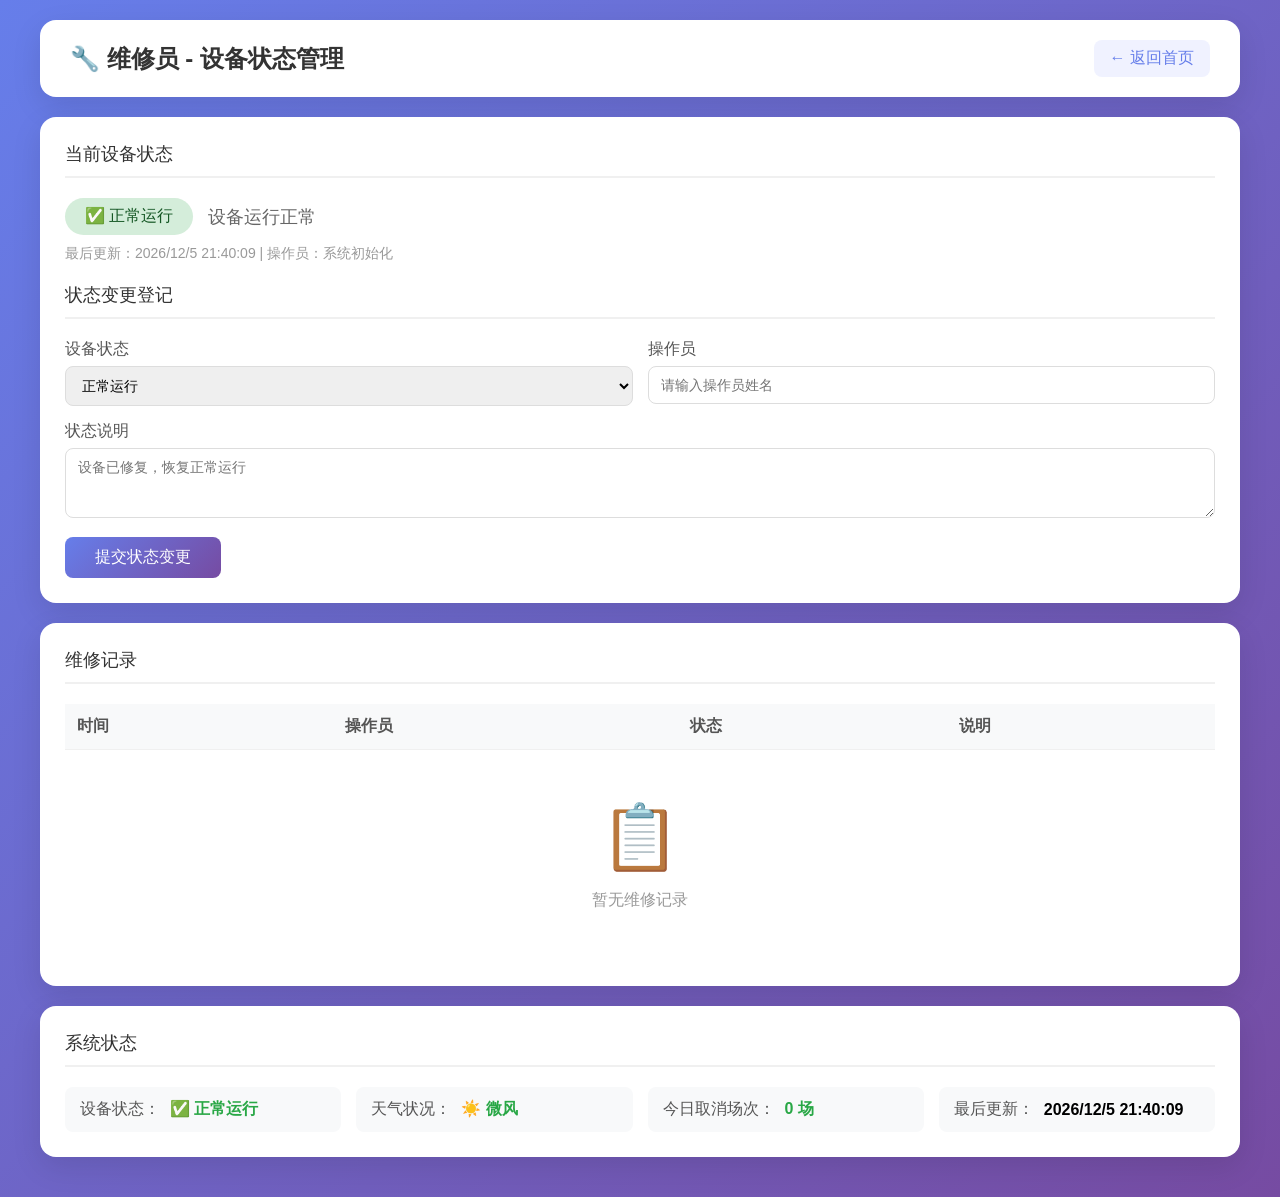
==== maintainer.html @ 6d75eefe ".608504750551144:e84fdec19bd125db6351a394b1909684_6a325386a45740f32d055df5.6a32569ea45740f32d0562fc." ====
<!DOCTYPE html>
<html lang="zh-CN">
<head>
    <meta charset="UTF-8">
    <meta name="viewport" content="width=device-width, initial-scale=1.0">
    <title>维修员 - 设备状态管理</title>
    <link rel="stylesheet" href="css/styles.css">
</head>
<body>
    <div class="container">
        <div class="page-header">
            <h1>🔧 维修员 - 设备状态管理</h1>
            <a href="index.html" class="back-link">← 返回首页</a>
        </div>

        <div class="section">
            <div id="alertContainer"></div>

            <div class="section-title">
                <span>当前设备状态</span>
            </div>
            <div id="currentDeviceState" style="font-size: 18px; margin-bottom: 20px;"></div>

            <div class="section-title">
                <span>状态变更登记</span>
            </div>
            <form id="deviceStateForm">
                <div class="form-row">
                    <div class="form-group">
                        <label>设备状态</label>
                        <select id="deviceStatus" required>
                            <option value="normal">正常运行</option>
                            <option value="maintenance">维护中</option>
                            <option value="fault">故障</option>
                        </select>
                    </div>
                    <div class="form-group">
                        <label>操作员</label>
                        <input type="text" id="operator" placeholder="请输入操作员姓名" required>
                    </div>
                </div>
                <div class="form-group">
                    <label>状态说明</label>
                    <textarea id="description" rows="3" placeholder="请输入详细说明（如故障原因、维护内容等）" required></textarea>
                </div>
                <div style="margin-top: 15px;">
                    <button type="submit" class="btn btn-primary">提交状态变更</button>
                </div>
            </form>
        </div>

        <div class="section">
            <div class="section-title">
                <span>维修记录</span>
            </div>
            <div id="maintenanceStats" style="margin-bottom: 15px; padding: 15px; background: #f8f9fa; border-radius: 8px;"></div>
            <table class="table" id="logsTable">
                <thead>
                    <tr>
                        <th>时间</th>
                        <th>操作员</th>
                        <th>状态</th>
                        <th>说明</th>
                    </tr>
                </thead>
                <tbody id="logsTableBody"></tbody>
            </table>
            <div id="logsEmpty" class="empty-state" style="display: none;">
                <div class="empty-state-icon">📋</div>
                <div class="empty-state-text">暂无维修记录</div>
            </div>
        </div>

        <div class="section">
            <div class="section-title">
                <span>系统状态</span>
            </div>
            <div class="status-grid">
                <div class="status-item">
                    <span class="status-label">设备状态：</span>
                    <span id="systemDeviceStatus" class="status-value">-</span>
                </div>
                <div class="status-item">
                    <span class="status-label">天气状况：</span>
                    <span id="systemWeatherStatus" class="status-value">-</span>
                </div>
                <div class="status-item">
                    <span class="status-label">今日取消场次：</span>
                    <span id="cancelledCount" class="status-value">-</span>
                </div>
                <div class="status-item">
                    <span class="status-label">最后更新：</span>
                    <span id="lastUpdate" class="status-value">-</span>
                </div>
            </div>
        </div>
    </div>

    <script src="js/common.js"></script>
    <script src="js/maintainer.js"></script>
</body>
</html>
---- css/styles.css ----
* {
    margin: 0;
    padding: 0;
    box-sizing: border-box;
}

body {
    font-family: -apple-system, BlinkMacSystemFont, 'Segoe UI', 'PingFang SC', 'Hiragino Sans GB', 'Microsoft YaHei', sans-serif;
    background: linear-gradient(135deg, #667eea 0%, #764ba2 100%);
    min-height: 100vh;
    padding: 20px;
}

.container {
    max-width: 1200px;
    margin: 0 auto;
}

.header {
    text-align: center;
    color: white;
    margin-bottom: 40px;
}

.header h1 {
    font-size: 36px;
    margin-bottom: 10px;
    text-shadow: 2px 2px 4px rgba(0,0,0,0.2);
}

.subtitle {
    font-size: 18px;
    opacity: 0.9;
}

.role-selection {
    display: grid;
    grid-template-columns: repeat(auto-fit, minmax(280px, 1fr));
    gap: 30px;
    margin-bottom: 40px;
}

.role-card {
    background: white;
    border-radius: 16px;
    padding: 30px;
    text-align: center;
    cursor: pointer;
    transition: all 0.3s ease;
    box-shadow: 0 10px 30px rgba(0,0,0,0.1);
}

.role-card:hover {
    transform: translateY(-5px);
    box-shadow: 0 15px 40px rgba(0,0,0,0.2);
}

.role-icon {
    font-size: 64px;
    margin-bottom: 15px;
}

.role-card h2 {
    font-size: 24px;
    color: #333;
    margin-bottom: 10px;
}

.role-card p {
    color: #666;
    margin-bottom: 20px;
    line-height: 1.5;
}

.btn {
    padding: 10px 30px;
    border: none;
    border-radius: 8px;
    font-size: 16px;
    cursor: pointer;
    transition: all 0.3s ease;
    color: white;
    font-weight: 500;
}

.btn:hover {
    transform: translateY(-2px);
    box-shadow: 0 5px 15px rgba(0,0,0,0.2);
}

.btn-primary {
    background: linear-gradient(135deg, #667eea 0%, #764ba2 100%);
}

.btn-success {
    background: linear-gradient(135deg, #11998e 0%, #38ef7d 100%);
}

.btn-info {
    background: linear-gradient(135deg, #00c6ff 0%, #0072ff 100%);
}

.btn-warning {
    background: linear-gradient(135deg, #f093fb 0%, #f5576c 100%);
}

.btn-danger {
    background: linear-gradient(135deg, #eb3349 0%, #f45c43 100%);
}

.btn-secondary {
    background: linear-gradient(135deg, #868f96 0%, #596164 100%);
}

.btn-sm {
    padding: 6px 16px;
    font-size: 14px;
}

.system-status {
    background: white;
    border-radius: 16px;
    padding: 25px;
    box-shadow: 0 10px 30px rgba(0,0,0,0.1);
}

.system-status h3 {
    font-size: 20px;
    color: #333;
    margin-bottom: 20px;
    padding-bottom: 10px;
    border-bottom: 2px solid #f0f0f0;
}

.status-grid {
    display: grid;
    grid-template-columns: repeat(auto-fit, minmax(200px, 1fr));
    gap: 15px;
}

.status-item {
    display: flex;
    align-items: center;
    padding: 12px 15px;
    background: #f8f9fa;
    border-radius: 8px;
}

.status-label {
    font-weight: 500;
    color: #555;
    margin-right: 10px;
}

.status-value {
    font-weight: 600;
}

.status-normal {
    color: #28a745;
}

.status-warning {
    color: #dc3545;
}

.page-header {
    display: flex;
    justify-content: space-between;
    align-items: center;
    background: white;
    border-radius: 16px;
    padding: 20px 30px;
    margin-bottom: 20px;
    box-shadow: 0 10px 30px rgba(0,0,0,0.1);
}

.page-header h1 {
    font-size: 24px;
    color: #333;
    display: flex;
    align-items: center;
    gap: 10px;
}

.back-link {
    color: #667eea;
    text-decoration: none;
    font-weight: 500;
    padding: 8px 16px;
    border-radius: 8px;
    background: #f0f2ff;
    transition: all 0.3s ease;
}

.back-link:hover {
    background: #667eea;
    color: white;
}

.section {
    background: white;
    border-radius: 16px;
    padding: 25px;
    margin-bottom: 20px;
    box-shadow: 0 10px 30px rgba(0,0,0,0.1);
}

.section-title {
    font-size: 18px;
    color: #333;
    margin-bottom: 20px;
    padding-bottom: 10px;
    border-bottom: 2px solid #f0f0f0;
    display: flex;
    justify-content: space-between;
    align-items: center;
}

.form-group {
    margin-bottom: 15px;
}

.form-group label {
    display: block;
    margin-bottom: 6px;
    font-weight: 500;
    color: #555;
}

.form-group input,
.form-group select,
.form-group textarea {
    width: 100%;
    padding: 10px 12px;
    border: 1px solid #ddd;
    border-radius: 8px;
    font-size: 14px;
    transition: border-color 0.3s ease;
}

.form-group input:focus,
.form-group select:focus,
.form-group textarea:focus {
    outline: none;
    border-color: #667eea;
    box-shadow: 0 0 0 3px rgba(102, 126, 234, 0.1);
}

.form-row {
    display: grid;
    grid-template-columns: repeat(auto-fit, minmax(200px, 1fr));
    gap: 15px;
}

.table {
    width: 100%;
    border-collapse: collapse;
}

.table th,
.table td {
    padding: 12px;
    text-align: left;
    border-bottom: 1px solid #f0f0f0;
}

.table th {
    background: #f8f9fa;
    font-weight: 600;
    color: #555;
}

.table tr:hover {
    background: #fafbfc;
}

.badge {
    display: inline-block;
    padding: 4px 12px;
    border-radius: 20px;
    font-size: 12px;
    font-weight: 500;
}

.badge-success {
    background: #d4edda;
    color: #155724;
}

.badge-danger {
    background: #f8d7da;
    color: #721c24;
}

.badge-warning {
    background: #fff3cd;
    color: #856404;
}

.badge-info {
    background: #d1ecf1;
    color: #0c5460;
}

.badge-secondary {
    background: #e2e3e5;
    color: #383d41;
}

.alert {
    padding: 12px 16px;
    border-radius: 8px;
    margin-bottom: 15px;
}

.alert-warning {
    background: #fff3cd;
    color: #856404;
    border: 1px solid #ffeeba;
}

.alert-info {
    background: #d1ecf1;
    color: #0c5460;
    border: 1px solid #bee5eb;
}

.alert-danger {
    background: #f8d7da;
    color: #721c24;
    border: 1px solid #f5c6cb;
}

.alert-success {
    background: #d4edda;
    color: #155724;
    border: 1px solid #c3e6cb;
}

.tabs {
    display: flex;
    gap: 5px;
    margin-bottom: 20px;
    border-bottom: 2px solid #f0f0f0;
}

.tab {
    padding: 10px 20px;
    cursor: pointer;
    border: none;
    background: transparent;
    font-size: 14px;
    font-weight: 500;
    color: #666;
    border-bottom: 2px solid transparent;
    margin-bottom: -2px;
    transition: all 0.3s ease;
}

.tab.active {
    color: #667eea;
    border-bottom-color: #667eea;
}

.tab:hover {
    color: #667eea;
}

.tab-content {
    display: none;
}

.tab-content.active {
    display: block;
}

.visitor-timeline {
    position: relative;
    padding-left: 30px;
}

.visitor-timeline::before {
    content: '';
    position: absolute;
    left: 10px;
    top: 0;
    bottom: 0;
    width: 2px;
    background: linear-gradient(to bottom, #667eea, #764ba2);
}

.timeline-item {
    position: relative;
    margin-bottom: 25px;
    padding: 15px;
    background: #f8f9fa;
    border-radius: 8px;
}

.timeline-item::before {
    content: '';
    position: absolute;
    left: -26px;
    top: 20px;
    width: 14px;
    height: 14px;
    border-radius: 50%;
    background: #667eea;
    border: 3px solid white;
    box-shadow: 0 0 0 2px #667eea;
}

.timeline-item.cancelled::before {
    background: #dc3545;
    box-shadow: 0 0 0 2px #dc3545;
}

.timeline-item.completed::before {
    background: #28a745;
    box-shadow: 0 0 0 2px #28a745;
}

.timeline-item.ongoing::before {
    background: #ffc107;
    box-shadow: 0 0 0 2px #ffc107;
    animation: pulse 1.5s infinite;
}

@keyframes pulse {
    0%, 100% { transform: scale(1); }
    50% { transform: scale(1.2); }
}

.timeline-time {
    font-size: 18px;
    font-weight: 600;
    color: #333;
    margin-bottom: 8px;
}

.timeline-status {
    display: inline-block;
    margin-bottom: 8px;
}

.timeline-note {
    color: #666;
    font-size: 14px;
    line-height: 1.5;
}

.empty-state {
    text-align: center;
    padding: 50px 20px;
    color: #999;
}

.empty-state-icon {
    font-size: 64px;
    margin-bottom: 15px;
}

.empty-state-text {
    font-size: 16px;
}

.modal-overlay {
    position: fixed;
    top: 0;
    left: 0;
    right: 0;
    bottom: 0;
    background: rgba(0,0,0,0.5);
    display: flex;
    align-items: center;
    justify-content: center;
    z-index: 1000;
}

.modal {
    background: white;
    border-radius: 16px;
    padding: 30px;
    max-width: 500px;
    width: 90%;
    max-height: 90vh;
    overflow-y: auto;
}

.modal-header {
    display: flex;
    justify-content: space-between;
    align-items: center;
    margin-bottom: 20px;
}

.modal-header h3 {
    font-size: 20px;
    color: #333;
}

.modal-close {
    background: none;
    border: none;
    font-size: 24px;
    cursor: pointer;
    color: #999;
}

.modal-actions {
    display: flex;
    justify-content: flex-end;
    gap: 10px;
    margin-top: 20px;
}

.weather-control {
    display: flex;
    align-items: center;
    gap: 15px;
    padding: 15px;
    background: linear-gradient(135deg, #667eea 0%, #764ba2 100%);
    border-radius: 12px;
    color: white;
}

.weather-control label {
    font-weight: 500;
}

.weather-control input[type="range"] {
    flex: 1;
}

@media (max-width: 768px) {
    .header h1 {
        font-size: 28px;
    }

    .role-selection {
        grid-template-columns: 1fr;
    }

    .page-header {
        flex-direction: column;
        gap: 15px;
        text-align: center;
    }

    .form-row {
        grid-template-columns: 1fr;
    }

    .table {
        font-size: 12px;
    }

    .table th,
    .table td {
        padding: 8px 6px;
    }
}
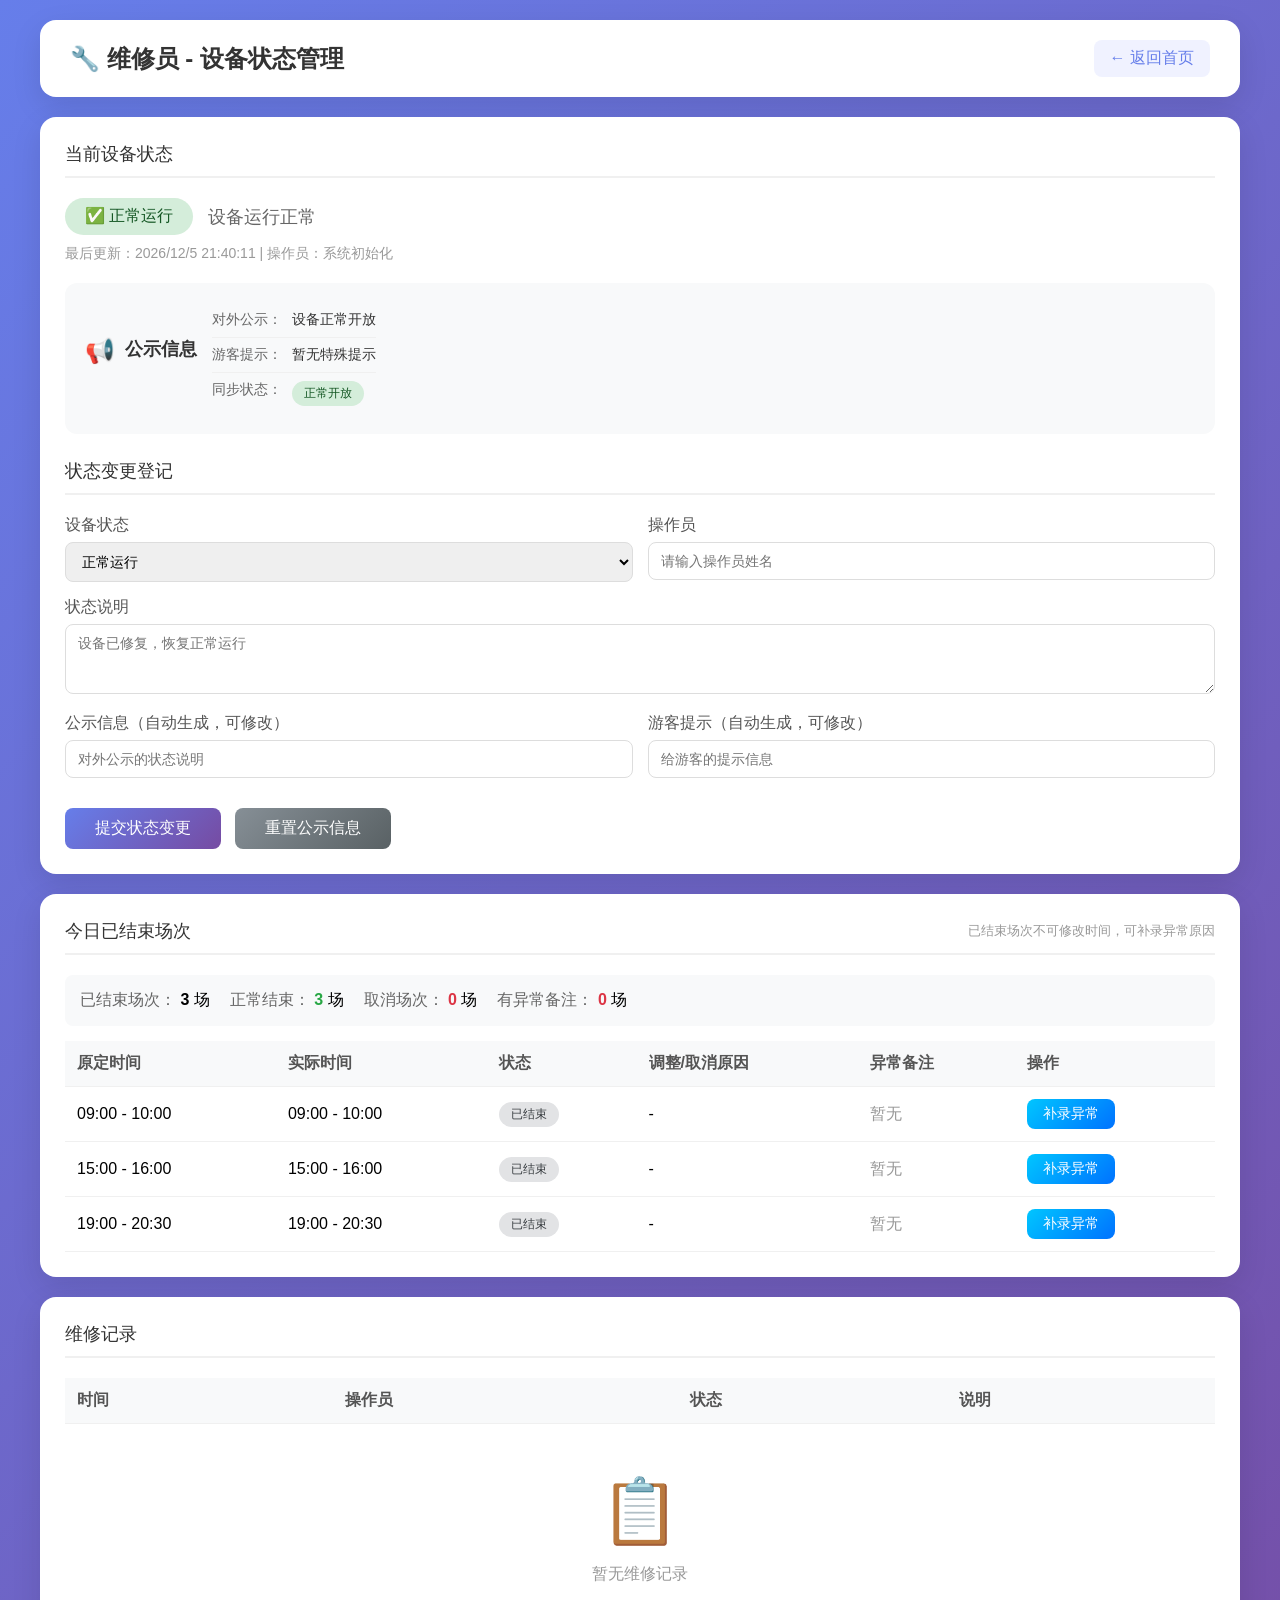
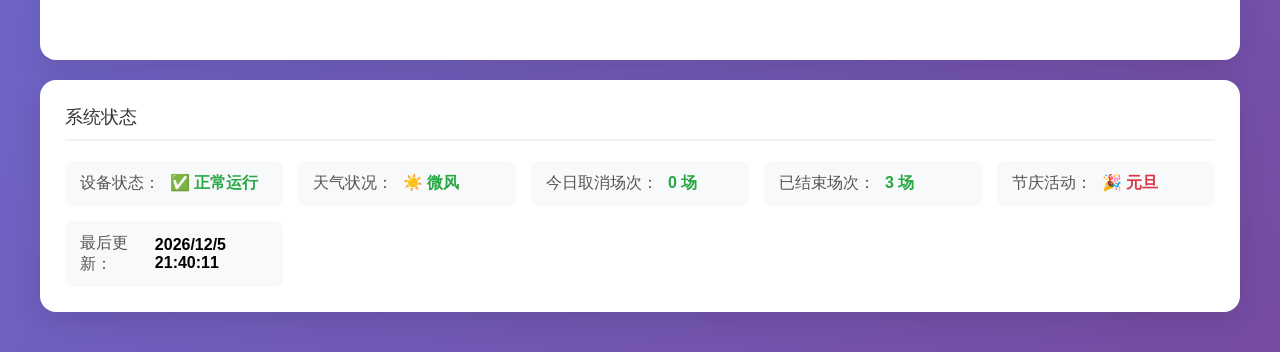
==== commit bcc51a40: ".608504750551144:c4c251602132d7388c4354d8fcae8fc3_6a32a33033a6b377c656d50a.6a32a33133a6b377c656d50c." ====
--- a/maintainer.html
+++ b/maintainer.html
@@ -21,7 +21,28 @@
             </div>
             <div id="currentDeviceState" style="font-size: 18px; margin-bottom: 20px;"></div>
 
-            <div class="section-title">
+            <div class="info-card" id="publicNoticeCard">
+                <div class="info-card-header">
+                    <span class="info-card-icon">📢</span>
+                    <span class="info-card-title">公示信息</span>
+                </div>
+                <div class="info-card-body">
+                    <div class="info-row">
+                        <span class="info-label">对外公示：</span>
+                        <span id="publicNoticeText" class="info-value">-</span>
+                    </div>
+                    <div class="info-row">
+                        <span class="info-label">游客提示：</span>
+                        <span id="visitorTipText" class="info-value">-</span>
+                    </div>
+                    <div class="info-row">
+                        <span class="info-label">同步状态：</span>
+                        <span id="syncStatus" class="badge badge-success">已同步</span>
+                    </div>
+                </div>
+            </div>
+
+            <div class="section-title" style="margin-top: 25px;">
                 <span>状态变更登记</span>
             </div>
             <form id="deviceStateForm">
@@ -43,10 +64,46 @@
                     <label>状态说明</label>
                     <textarea id="description" rows="3" placeholder="请输入详细说明（如故障原因、维护内容等）" required></textarea>
                 </div>
+                <div class="form-row">
+                    <div class="form-group">
+                        <label>公示信息（自动生成，可修改）</label>
+                        <input type="text" id="publicNotice" placeholder="对外公示的状态说明">
+                    </div>
+                    <div class="form-group">
+                        <label>游客提示（自动生成，可修改）</label>
+                        <input type="text" id="visitorTip" placeholder="给游客的提示信息">
+                    </div>
+                </div>
                 <div style="margin-top: 15px;">
                     <button type="submit" class="btn btn-primary">提交状态变更</button>
+                    <button type="button" class="btn btn-secondary" onclick="resetNoticeFields()" style="margin-left: 10px;">重置公示信息</button>
                 </div>
             </form>
+        </div>
+
+        <div class="section">
+            <div class="section-title">
+                <span>今日已结束场次</span>
+                <span class="section-subtitle">已结束场次不可修改时间，可补录异常原因</span>
+            </div>
+            <div id="endedSessionsStats" style="margin-bottom: 15px; padding: 15px; background: #f8f9fa; border-radius: 8px;"></div>
+            <table class="table" id="endedSessionsTable">
+                <thead>
+                    <tr>
+                        <th>原定时间</th>
+                        <th>实际时间</th>
+                        <th>状态</th>
+                        <th>调整/取消原因</th>
+                        <th>异常备注</th>
+                        <th>操作</th>
+                    </tr>
+                </thead>
+                <tbody id="endedSessionsBody"></tbody>
+            </table>
+            <div id="endedSessionsEmpty" class="empty-state" style="display: none;">
+                <div class="empty-state-icon">⏰</div>
+                <div class="empty-state-text">暂无已结束场次</div>
+            </div>
         </div>
 
         <div class="section">
@@ -89,6 +146,14 @@
                     <span id="cancelledCount" class="status-value">-</span>
                 </div>
                 <div class="status-item">
+                    <span class="status-label">已结束场次：</span>
+                    <span id="endedCount" class="status-value">-</span>
+                </div>
+                <div class="status-item">
+                    <span class="status-label">节庆活动：</span>
+                    <span id="festivalStatus" class="status-value">-</span>
+                </div>
+                <div class="status-item">
                     <span class="status-label">最后更新：</span>
                     <span id="lastUpdate" class="status-value">-</span>
                 </div>
@@ -96,6 +161,34 @@
         </div>
     </div>
 
+    <div id="abnormalModal" class="modal-overlay" style="display: none;">
+        <div class="modal">
+            <div class="modal-header">
+                <h3>补录异常原因</h3>
+                <button class="modal-close" onclick="closeAbnormalModal()">&times;</button>
+            </div>
+            <form id="abnormalForm">
+                <input type="hidden" id="abnormalSessionId">
+                <div class="form-group">
+                    <label>场次时间</label>
+                    <div id="abnormalSessionTime" style="padding: 10px; background: #f8f9fa; border-radius: 8px; color: #666;"></div>
+                </div>
+                <div class="form-group">
+                    <label>异常原因 <span style="color: #dc3545;">*</span></label>
+                    <textarea id="abnormalReason" rows="4" placeholder="请输入异常原因，如设备故障、天气突变、临时活动等" required></textarea>
+                </div>
+                <div class="form-group">
+                    <label>操作员</label>
+                    <input type="text" id="abnormalOperator" placeholder="请输入操作员姓名">
+                </div>
+                <div class="modal-actions">
+                    <button type="button" class="btn btn-secondary" onclick="closeAbnormalModal()">取消</button>
+                    <button type="submit" class="btn btn-primary">保存</button>
+                </div>
+            </form>
+        </div>
+    </div>
+
     <script src="js/common.js"></script>
     <script src="js/maintainer.js"></script>
 </body>
--- a/css/styles.css
+++ b/css/styles.css
@@ -533,6 +533,455 @@
     flex: 1;
 }
 
+.hero-status-card {
+    display: flex;
+    align-items: center;
+    gap: 20px;
+    padding: 30px;
+    border-radius: 16px;
+    margin-bottom: 20px;
+    color: white;
+    background: linear-gradient(135deg, #667eea 0%, #764ba2 100%);
+    box-shadow: 0 10px 30px rgba(102, 126, 234, 0.3);
+}
+
+.hero-status-card.hero-status-normal {
+    background: linear-gradient(135deg, #11998e 0%, #38ef7d 100%);
+    box-shadow: 0 10px 30px rgba(17, 153, 142, 0.3);
+}
+
+.hero-status-card.hero-status-ongoing {
+    background: linear-gradient(135deg, #667eea 0%, #764ba2 100%);
+    box-shadow: 0 10px 30px rgba(102, 126, 234, 0.3);
+    animation: heroPulse 2s ease-in-out infinite;
+}
+
+@keyframes heroPulse {
+    0%, 100% { box-shadow: 0 10px 30px rgba(102, 126, 234, 0.3); }
+    50% { box-shadow: 0 10px 40px rgba(102, 126, 234, 0.5); }
+}
+
+.hero-status-card.hero-status-maintenance {
+    background: linear-gradient(135deg, #f093fb 0%, #f5576c 100%);
+    box-shadow: 0 10px 30px rgba(245, 87, 108, 0.3);
+}
+
+.hero-status-card.hero-status-fault {
+    background: linear-gradient(135deg, #eb3349 0%, #f45c43 100%);
+    box-shadow: 0 10px 30px rgba(235, 51, 73, 0.3);
+}
+
+.hero-status-card.hero-status-windy {
+    background: linear-gradient(135deg, #00c6ff 0%, #0072ff 100%);
+    box-shadow: 0 10px 30px rgba(0, 114, 255, 0.3);
+}
+
+.hero-status-card.hero-status-cancelled {
+    background: linear-gradient(135deg, #868f96 0%, #596164 100%);
+    box-shadow: 0 10px 30px rgba(89, 97, 100, 0.3);
+}
+
+.hero-status-card.hero-status-empty {
+    background: linear-gradient(135deg, #a8edea 0%, #fed6e3 100%);
+    box-shadow: 0 10px 30px rgba(168, 237, 234, 0.3);
+    color: #333;
+}
+
+.hero-status-icon {
+    font-size: 48px;
+}
+
+.hero-status-info {
+    flex: 1;
+}
+
+.hero-status-title {
+    font-size: 28px;
+    font-weight: 700;
+    margin-bottom: 8px;
+}
+
+.hero-status-subtitle {
+    font-size: 16px;
+    opacity: 0.9;
+}
+
+.hero-status-time {
+    text-align: right;
+    padding-left: 20px;
+    border-left: 2px solid rgba(255, 255, 255, 0.3);
+}
+
+.hero-time-label {
+    font-size: 14px;
+    opacity: 0.8;
+    margin-bottom: 5px;
+}
+
+.hero-time-value {
+    font-size: 24px;
+    font-weight: 700;
+    font-family: 'Courier New', monospace;
+}
+
+.alert-banner {
+    display: flex;
+    align-items: flex-start;
+    gap: 15px;
+    padding: 15px 20px;
+    border-radius: 12px;
+    margin-bottom: 15px;
+}
+
+.alert-banner-warning {
+    background: #fff3cd;
+    border: 1px solid #ffeeba;
+    color: #856404;
+}
+
+.alert-banner-danger {
+    background: #f8d7da;
+    border: 1px solid #f5c6cb;
+    color: #721c24;
+}
+
+.alert-banner-info {
+    background: #d1ecf1;
+    border: 1px solid #bee5eb;
+    color: #0c5460;
+}
+
+.alert-banner-icon {
+    font-size: 24px;
+    flex-shrink: 0;
+}
+
+.alert-banner-content {
+    flex: 1;
+}
+
+.alert-banner-title {
+    font-weight: 600;
+    margin-bottom: 4px;
+    font-size: 16px;
+}
+
+.alert-banner-message {
+    font-size: 14px;
+    opacity: 0.9;
+}
+
+.quick-stats {
+    display: grid;
+    grid-template-columns: repeat(4, 1fr);
+    gap: 15px;
+    margin-bottom: 20px;
+}
+
+.quick-stat-item {
+    display: flex;
+    align-items: center;
+    gap: 12px;
+    padding: 20px;
+    background: white;
+    border-radius: 12px;
+    box-shadow: 0 4px 15px rgba(0, 0, 0, 0.08);
+}
+
+.quick-stat-icon {
+    font-size: 32px;
+}
+
+.quick-stat-value {
+    font-size: 24px;
+    font-weight: 700;
+    color: #333;
+    line-height: 1;
+}
+
+.quick-stat-label {
+    font-size: 13px;
+    color: #999;
+    margin-top: 4px;
+}
+
+.schedule-timeline {
+    display: flex;
+    flex-direction: column;
+    gap: 12px;
+}
+
+.schedule-card {
+    display: flex;
+    align-items: center;
+    padding: 18px 20px;
+    background: #f8f9fa;
+    border-radius: 12px;
+    border-left: 4px solid #ddd;
+    transition: all 0.3s ease;
+    position: relative;
+    overflow: hidden;
+}
+
+.schedule-card:hover {
+    transform: translateX(4px);
+}
+
+.schedule-card.schedule-scheduled {
+    border-left-color: #28a745;
+    background: linear-gradient(to right, #d4edda 0%, #f8f9fa 50%);
+}
+
+.schedule-card.schedule-ongoing {
+    border-left-color: #667eea;
+    background: linear-gradient(to right, #e0e7ff 0%, #f8f9fa 50%);
+}
+
+.schedule-card.schedule-upcoming {
+    border-left-color: #ffc107;
+    background: linear-gradient(to right, #fff3cd 0%, #f8f9fa 50%);
+}
+
+.schedule-card.schedule-completed {
+    border-left-color: #6c757d;
+    background: linear-gradient(to right, #e2e3e5 0%, #f8f9fa 50%);
+    opacity: 0.7;
+}
+
+.schedule-card.schedule-cancelled {
+    border-left-color: #dc3545;
+    background: linear-gradient(to right, #f8d7da 0%, #f8f9fa 50%);
+}
+
+.schedule-time-block {
+    min-width: 140px;
+    padding-right: 20px;
+    border-right: 2px dashed #ddd;
+    margin-right: 20px;
+}
+
+.schedule-time {
+    font-size: 18px;
+    font-weight: 600;
+    color: #333;
+}
+
+.schedule-original-time {
+    font-size: 12px;
+    color: #999;
+    text-decoration: line-through;
+    margin-top: 4px;
+}
+
+.schedule-info-block {
+    flex: 1;
+}
+
+.schedule-status {
+    display: inline-block;
+    padding: 4px 12px;
+    border-radius: 20px;
+    font-size: 12px;
+    font-weight: 500;
+    margin-bottom: 6px;
+}
+
+.schedule-status-scheduled {
+    background: #d4edda;
+    color: #155724;
+}
+
+.schedule-status-ongoing {
+    background: #667eea;
+    color: white;
+    animation: statusPulse 1.5s ease-in-out infinite;
+}
+
+@keyframes statusPulse {
+    0%, 100% { opacity: 1; }
+    50% { opacity: 0.7; }
+}
+
+.schedule-status-upcoming {
+    background: #fff3cd;
+    color: #856404;
+}
+
+.schedule-status-completed {
+    background: #e2e3e5;
+    color: #383d41;
+}
+
+.schedule-status-cancelled {
+    background: #f8d7da;
+    color: #721c24;
+}
+
+.schedule-status-text {
+    font-size: 14px;
+    color: #666;
+    margin-bottom: 4px;
+}
+
+.schedule-note {
+    font-size: 13px;
+    color: #666;
+    margin-top: 4px;
+    padding: 4px 0;
+}
+
+.schedule-note-abnormal {
+    color: #dc3545;
+    font-style: italic;
+}
+
+.schedule-pulse {
+    position: absolute;
+    right: 20px;
+    width: 12px;
+    height: 12px;
+    border-radius: 50%;
+    background: #667eea;
+    animation: pulse 1.5s ease-in-out infinite;
+}
+
+.info-grid {
+    display: grid;
+    grid-template-columns: repeat(4, 1fr);
+    gap: 15px;
+}
+
+.info-card {
+    display: flex;
+    align-items: center;
+    gap: 15px;
+    padding: 20px;
+    border-radius: 12px;
+    background: #f8f9fa;
+    transition: all 0.3s ease;
+}
+
+.info-card:hover {
+    transform: translateY(-2px);
+    box-shadow: 0 5px 20px rgba(0, 0, 0, 0.1);
+}
+
+.info-card-blue {
+    background: linear-gradient(135deg, #e0f7fa 0%, #b2ebf2 100%);
+}
+
+.info-card-green {
+    background: linear-gradient(135deg, #e8f5e9 0%, #c8e6c9 100%);
+}
+
+.info-card-purple {
+    background: linear-gradient(135deg, #f3e5f5 0%, #e1bee7 100%);
+}
+
+.info-card-orange {
+    background: linear-gradient(135deg, #fff3e0 0%, #ffe0b2 100%);
+}
+
+.info-card-icon {
+    font-size: 36px;
+}
+
+.info-card-title {
+    font-size: 14px;
+    color: #666;
+    margin-bottom: 4px;
+}
+
+.info-card-value {
+    font-size: 18px;
+    font-weight: 600;
+    color: #333;
+    margin-bottom: 2px;
+}
+
+.info-card-desc {
+    font-size: 12px;
+    color: #888;
+}
+
+.tips-list {
+    display: flex;
+    flex-direction: column;
+    gap: 12px;
+}
+
+.tip-item {
+    display: flex;
+    align-items: center;
+    gap: 12px;
+    padding: 12px 15px;
+    background: #f8f9fa;
+    border-radius: 8px;
+}
+
+.tip-icon {
+    font-size: 20px;
+    flex-shrink: 0;
+}
+
+.tip-text {
+    font-size: 14px;
+    color: #555;
+    line-height: 1.5;
+}
+
+.section-subtitle {
+    font-size: 13px;
+    color: #999;
+    font-weight: normal;
+}
+
+.info-card-header {
+    display: flex;
+    align-items: center;
+    gap: 10px;
+    margin-bottom: 15px;
+}
+
+.info-card-icon {
+    font-size: 24px;
+}
+
+.info-card-title {
+    font-size: 18px;
+    font-weight: 600;
+    color: #333;
+}
+
+.info-card-body {
+    padding: 0;
+}
+
+.info-row {
+    display: flex;
+    align-items: flex-start;
+    padding: 8px 0;
+    border-bottom: 1px solid #f0f0f0;
+}
+
+.info-row:last-child {
+    border-bottom: none;
+}
+
+.info-label {
+    font-size: 14px;
+    color: #666;
+    min-width: 80px;
+    flex-shrink: 0;
+}
+
+.info-value {
+    font-size: 14px;
+    color: #333;
+    flex: 1;
+    word-break: break-all;
+}
+
 @media (max-width: 768px) {
     .header h1 {
         font-size: 28px;
@@ -560,4 +1009,43 @@
     .table td {
         padding: 8px 6px;
     }
-}
+
+    .hero-status-card {
+        flex-direction: column;
+        text-align: center;
+        padding: 20px;
+    }
+
+    .hero-status-time {
+        border-left: none;
+        border-top: 2px solid rgba(255, 255, 255, 0.3);
+        padding-left: 0;
+        padding-top: 15px;
+        text-align: center;
+        width: 100%;
+    }
+
+    .quick-stats {
+        grid-template-columns: repeat(2, 1fr);
+    }
+
+    .info-grid {
+        grid-template-columns: repeat(2, 1fr);
+    }
+
+    .schedule-card {
+        flex-direction: column;
+        align-items: flex-start;
+    }
+
+    .schedule-time-block {
+        min-width: auto;
+        padding-right: 0;
+        border-right: none;
+        border-bottom: 2px dashed #ddd;
+        margin-right: 0;
+        margin-bottom: 12px;
+        padding-bottom: 12px;
+        width: 100%;
+    }
+}
